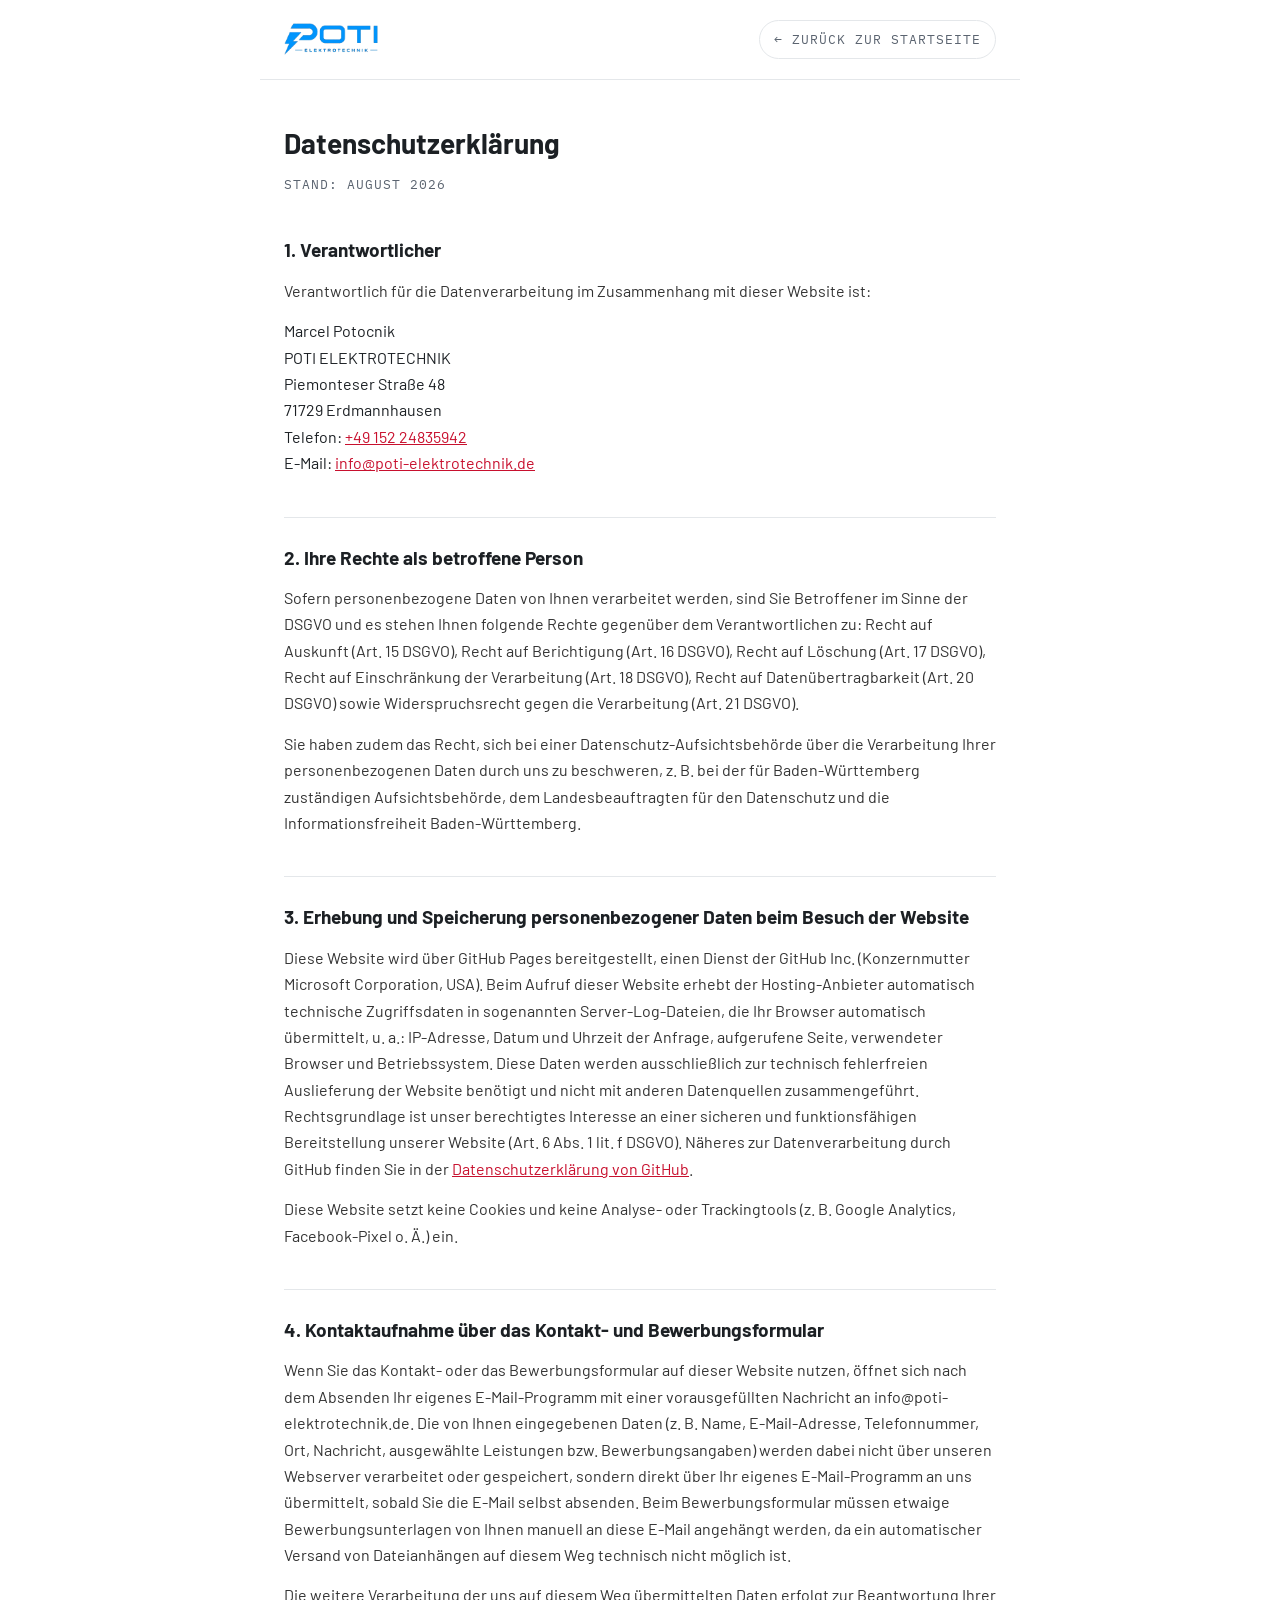
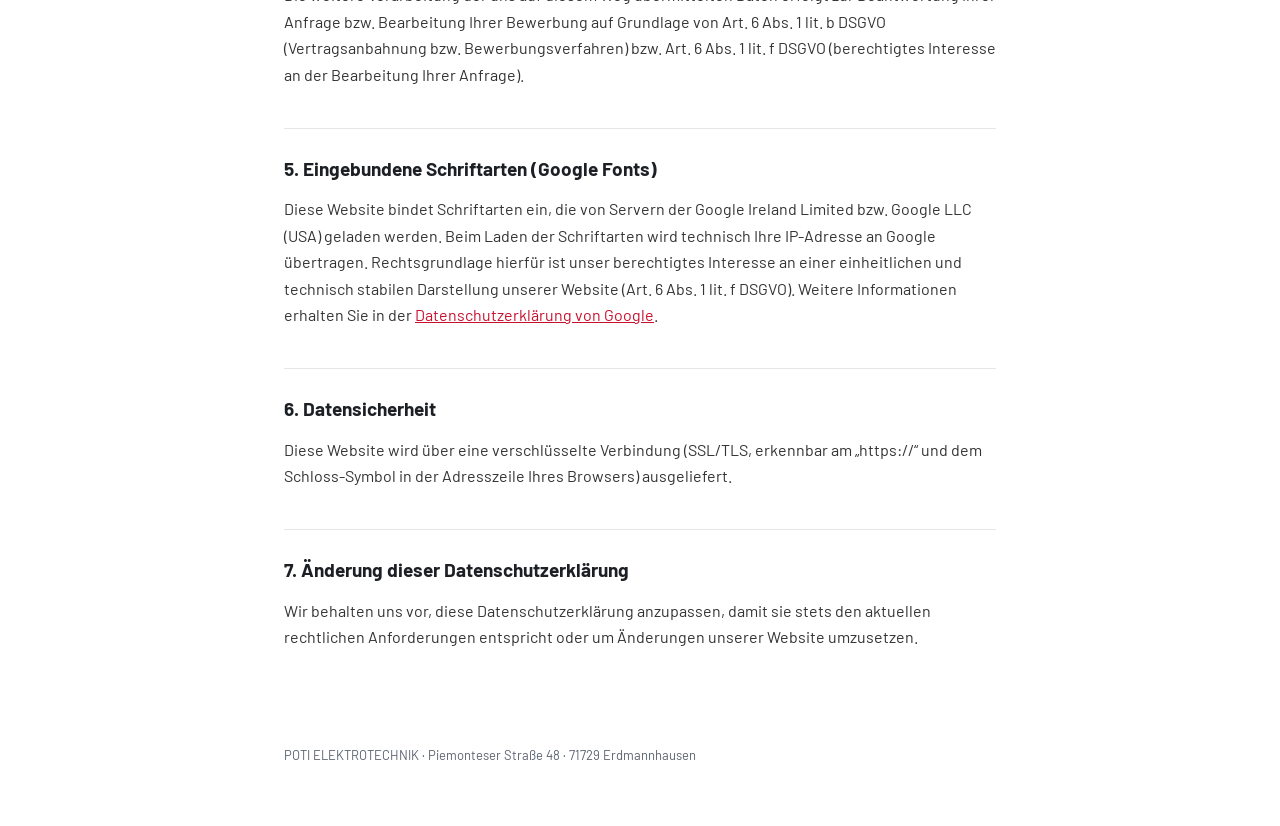
==== datenschutz.html @ 78d4b136 "Add files via upload" ====
<!doctype html>
<html lang="de">
<head>
<meta charset="UTF-8">
<meta name="viewport" content="width=device-width, initial-scale=1">
<title>Datenschutzerklärung – POTI ELEKTROTECHNIK</title>
<link rel="preconnect" href="https://fonts.googleapis.com">
<link rel="preconnect" href="https://fonts.gstatic.com" crossorigin>
<link href="https://fonts.googleapis.com/css2?family=Barlow:wght@400;500;600;700&family=IBM+Plex+Mono:wght@400;500&display=swap" rel="stylesheet">
<style>
  :root{
    --ink:#1c2024;
    --muted:#5b6470;
    --line:#e4e7ea;
    --bg:#ffffff;
    --accent:#c8102e;
  }
  *{box-sizing:border-box}
  body{
    margin:0;
    background:var(--bg);
    color:var(--ink);
    font-family:'Barlow',Arial,sans-serif;
    font-size:16px;
    line-height:1.65;
  }
  header{
    display:flex;
    align-items:center;
    justify-content:space-between;
    padding:20px 24px;
    border-bottom:1px solid var(--line);
    max-width:760px;
    margin:0 auto;
  }
  header img{height:32px}
  header a{
    font-family:'IBM Plex Mono',monospace;
    font-size:12.5px;
    letter-spacing:.08em;
    text-transform:uppercase;
    color:var(--muted);
    text-decoration:none;
    border:1px solid var(--line);
    padding:8px 14px;
    border-radius:999px;
  }
  header a:hover{border-color:var(--accent);color:var(--accent)}
  main{
    max-width:760px;
    margin:0 auto;
    padding:40px 24px 80px;
  }
  h1{
    font-size:28px;
    margin:0 0 8px;
  }
  .stand{
    font-family:'IBM Plex Mono',monospace;
    font-size:12.5px;
    letter-spacing:.08em;
    text-transform:uppercase;
    color:var(--muted);
    margin:0 0 36px;
  }
  h2{
    font-size:19px;
    margin:40px 0 12px;
    border-top:1px solid var(--line);
    padding-top:24px;
  }
  h2:first-of-type{border-top:none;padding-top:0}
  p{margin:0 0 14px;color:#333}
  a{color:var(--accent)}
  .todo{
    background:#fff4e5;
    border:1px solid #f2c98f;
    color:#7a4a00;
    padding:10px 14px;
    border-radius:8px;
    font-size:14.5px;
    display:inline-block;
    margin:0 0 14px;
  }
  address{font-style:normal}
  footer{
    max-width:760px;
    margin:0 auto;
    padding:0 24px 60px;
    color:var(--muted);
    font-size:13px;
  }
</style>
</head>
<body>

<header>
  <img src="logo-transparent.png" alt="POTI ELEKTROTECHNIK">
  <a href="index.html">← Zurück zur Startseite</a>
</header>

<main>
  <h1>Datenschutzerklärung</h1>
  <p class="stand">Stand: August 2026</p>

  <h2>1. Verantwortlicher</h2>
  <p>Verantwortlich für die Datenverarbeitung im Zusammenhang mit dieser Website ist:</p>
  <address>
    Marcel Potocnik<br>
    POTI ELEKTROTECHNIK<br>
    Piemonteser Straße 48<br>
    71729 Erdmannhausen<br>
    Telefon: <a href="tel:+4915224835942">+49 152 24835942</a><br>
    E-Mail: <a href="mailto:info@poti-elektrotechnik.de">info@poti-elektrotechnik.de</a>
  </address>

  <h2>2. Ihre Rechte als betroffene Person</h2>
  <p>Sofern personenbezogene Daten von Ihnen verarbeitet werden, sind Sie Betroffener im Sinne der DSGVO und es stehen Ihnen folgende Rechte gegenüber dem Verantwortlichen zu: Recht auf Auskunft (Art. 15 DSGVO), Recht auf Berichtigung (Art. 16 DSGVO), Recht auf Löschung (Art. 17 DSGVO), Recht auf Einschränkung der Verarbeitung (Art. 18 DSGVO), Recht auf Datenübertragbarkeit (Art. 20 DSGVO) sowie Widerspruchsrecht gegen die Verarbeitung (Art. 21 DSGVO).</p>
  <p>Sie haben zudem das Recht, sich bei einer Datenschutz-Aufsichtsbehörde über die Verarbeitung Ihrer personenbezogenen Daten durch uns zu beschweren, z. B. bei der für Baden-Württemberg zuständigen Aufsichtsbehörde, dem Landesbeauftragten für den Datenschutz und die Informationsfreiheit Baden-Württemberg.</p>

  <h2>3. Erhebung und Speicherung personenbezogener Daten beim Besuch der Website</h2>
  <p>Diese Website wird über GitHub Pages bereitgestellt, einen Dienst der GitHub Inc. (Konzernmutter Microsoft Corporation, USA). Beim Aufruf dieser Website erhebt der Hosting-Anbieter automatisch technische Zugriffsdaten in sogenannten Server-Log-Dateien, die Ihr Browser automatisch übermittelt, u. a.: IP-Adresse, Datum und Uhrzeit der Anfrage, aufgerufene Seite, verwendeter Browser und Betriebssystem. Diese Daten werden ausschließlich zur technisch fehlerfreien Auslieferung der Website benötigt und nicht mit anderen Datenquellen zusammengeführt. Rechtsgrundlage ist unser berechtigtes Interesse an einer sicheren und funktionsfähigen Bereitstellung unserer Website (Art. 6 Abs. 1 lit. f DSGVO). Näheres zur Datenverarbeitung durch GitHub finden Sie in der <a href="https://docs.github.com/site-policy/privacy-policies/github-privacy-statement" target="_blank" rel="noopener">Datenschutzerklärung von GitHub</a>.</p>
  <p>Diese Website setzt keine Cookies und keine Analyse- oder Trackingtools (z. B. Google Analytics, Facebook-Pixel o. Ä.) ein.</p>

  <h2>4. Kontaktaufnahme über das Kontakt- und Bewerbungsformular</h2>
  <p>Wenn Sie das Kontakt- oder das Bewerbungsformular auf dieser Website nutzen, öffnet sich nach dem Absenden Ihr eigenes E-Mail-Programm mit einer vorausgefüllten Nachricht an info@poti-elektrotechnik.de. Die von Ihnen eingegebenen Daten (z. B. Name, E-Mail-Adresse, Telefonnummer, Ort, Nachricht, ausgewählte Leistungen bzw. Bewerbungsangaben) werden dabei nicht über unseren Webserver verarbeitet oder gespeichert, sondern direkt über Ihr eigenes E-Mail-Programm an uns übermittelt, sobald Sie die E-Mail selbst absenden. Beim Bewerbungsformular müssen etwaige Bewerbungsunterlagen von Ihnen manuell an diese E-Mail angehängt werden, da ein automatischer Versand von Dateianhängen auf diesem Weg technisch nicht möglich ist.</p>
  <p>Die weitere Verarbeitung der uns auf diesem Weg übermittelten Daten erfolgt zur Beantwortung Ihrer Anfrage bzw. Bearbeitung Ihrer Bewerbung auf Grundlage von Art. 6 Abs. 1 lit. b DSGVO (Vertragsanbahnung bzw. Bewerbungsverfahren) bzw. Art. 6 Abs. 1 lit. f DSGVO (berechtigtes Interesse an der Bearbeitung Ihrer Anfrage).</p>

  <h2>5. Eingebundene Schriftarten (Google Fonts)</h2>
  <p>Diese Website bindet Schriftarten ein, die von Servern der Google Ireland Limited bzw. Google LLC (USA) geladen werden. Beim Laden der Schriftarten wird technisch Ihre IP-Adresse an Google übertragen. Rechtsgrundlage hierfür ist unser berechtigtes Interesse an einer einheitlichen und technisch stabilen Darstellung unserer Website (Art. 6 Abs. 1 lit. f DSGVO). Weitere Informationen erhalten Sie in der <a href="https://policies.google.com/privacy" target="_blank" rel="noopener">Datenschutzerklärung von Google</a>.</p>

  <h2>6. Datensicherheit</h2>
  <p>Diese Website wird über eine verschlüsselte Verbindung (SSL/TLS, erkennbar am „https://“ und dem Schloss-Symbol in der Adresszeile Ihres Browsers) ausgeliefert.</p>

  <h2>7. Änderung dieser Datenschutzerklärung</h2>
  <p>Wir behalten uns vor, diese Datenschutzerklärung anzupassen, damit sie stets den aktuellen rechtlichen Anforderungen entspricht oder um Änderungen unserer Website umzusetzen.</p>
</main>

<footer>
  POTI ELEKTROTECHNIK · Piemonteser Straße 48 · 71729 Erdmannhausen
</footer>

</body>
</html>
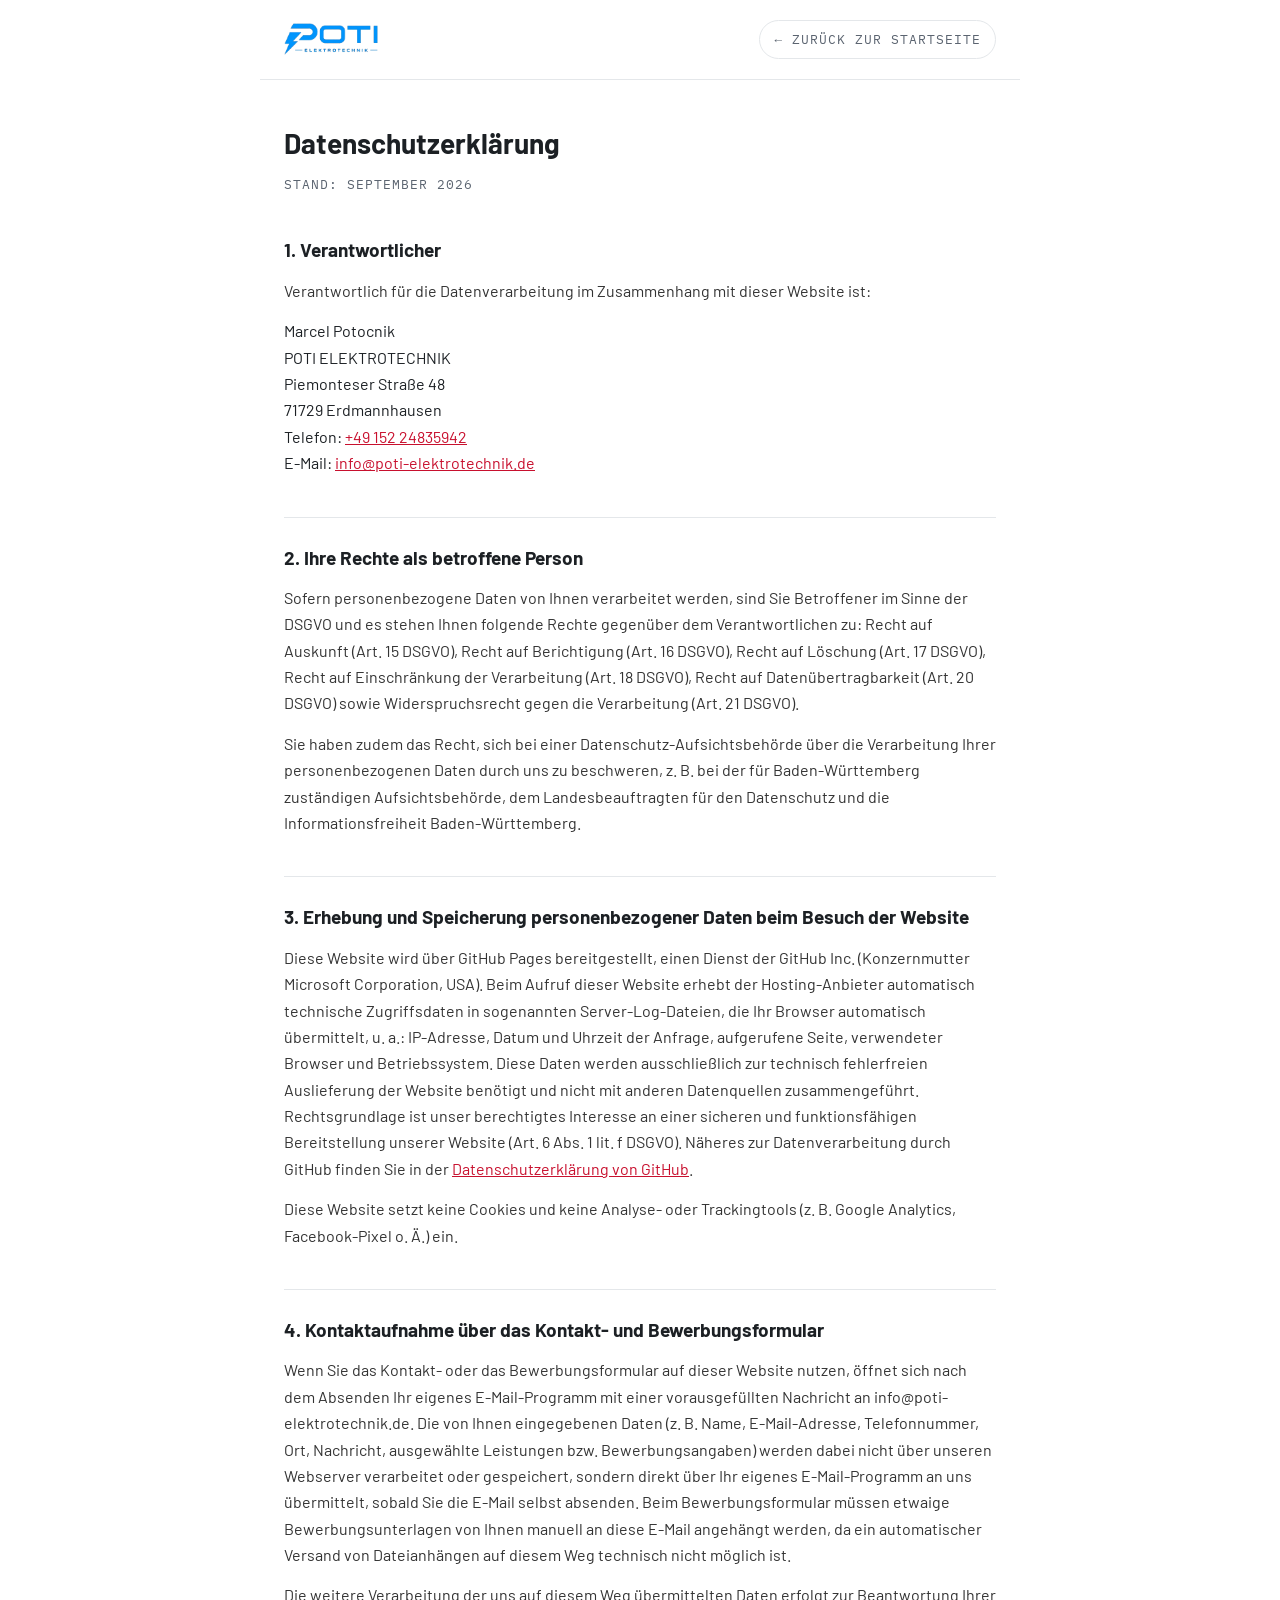
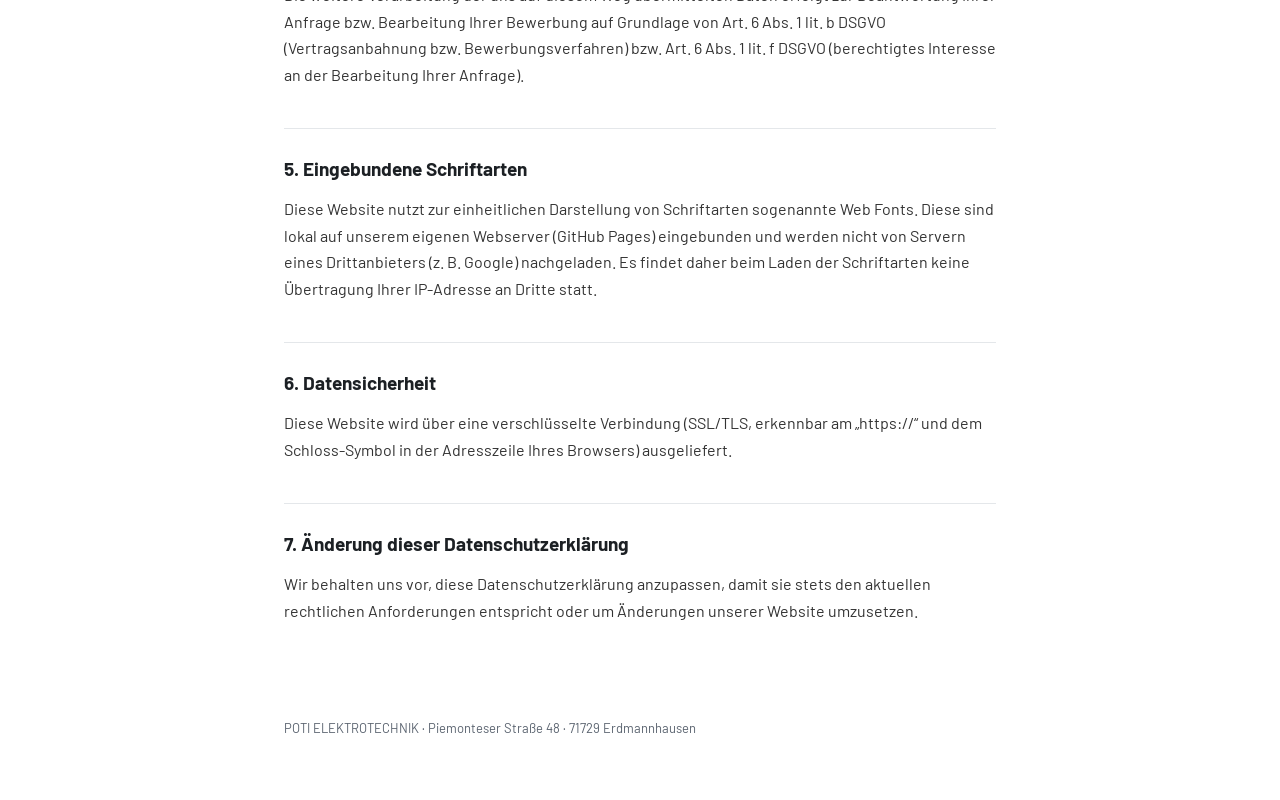
==== commit ec9397db: "Self-host Google Fonts to remove third-country data transfer Previously the site loaded Barlow, Barl" ====
--- a/datenschutz.html
+++ b/datenschutz.html
@@ -4,9 +4,7 @@
 <meta charset="UTF-8">
 <meta name="viewport" content="width=device-width, initial-scale=1">
 <title>Datenschutzerklärung – POTI ELEKTROTECHNIK</title>
-<link rel="preconnect" href="https://fonts.googleapis.com">
-<link rel="preconnect" href="https://fonts.gstatic.com" crossorigin>
-<link href="https://fonts.googleapis.com/css2?family=Barlow:wght@400;500;600;700&family=IBM+Plex+Mono:wght@400;500&display=swap" rel="stylesheet">
+<link href="fonts.css" rel="stylesheet">
 <style>
   :root{
     --ink:#1c2024;
@@ -101,7 +99,7 @@
 
 <main>
   <h1>Datenschutzerklärung</h1>
-  <p class="stand">Stand: August 2026</p>
+  <p class="stand">Stand: September 2026</p>
 
   <h2>1. Verantwortlicher</h2>
   <p>Verantwortlich für die Datenverarbeitung im Zusammenhang mit dieser Website ist:</p>
@@ -126,8 +124,8 @@
   <p>Wenn Sie das Kontakt- oder das Bewerbungsformular auf dieser Website nutzen, öffnet sich nach dem Absenden Ihr eigenes E-Mail-Programm mit einer vorausgefüllten Nachricht an info@poti-elektrotechnik.de. Die von Ihnen eingegebenen Daten (z. B. Name, E-Mail-Adresse, Telefonnummer, Ort, Nachricht, ausgewählte Leistungen bzw. Bewerbungsangaben) werden dabei nicht über unseren Webserver verarbeitet oder gespeichert, sondern direkt über Ihr eigenes E-Mail-Programm an uns übermittelt, sobald Sie die E-Mail selbst absenden. Beim Bewerbungsformular müssen etwaige Bewerbungsunterlagen von Ihnen manuell an diese E-Mail angehängt werden, da ein automatischer Versand von Dateianhängen auf diesem Weg technisch nicht möglich ist.</p>
   <p>Die weitere Verarbeitung der uns auf diesem Weg übermittelten Daten erfolgt zur Beantwortung Ihrer Anfrage bzw. Bearbeitung Ihrer Bewerbung auf Grundlage von Art. 6 Abs. 1 lit. b DSGVO (Vertragsanbahnung bzw. Bewerbungsverfahren) bzw. Art. 6 Abs. 1 lit. f DSGVO (berechtigtes Interesse an der Bearbeitung Ihrer Anfrage).</p>
 
-  <h2>5. Eingebundene Schriftarten (Google Fonts)</h2>
-  <p>Diese Website bindet Schriftarten ein, die von Servern der Google Ireland Limited bzw. Google LLC (USA) geladen werden. Beim Laden der Schriftarten wird technisch Ihre IP-Adresse an Google übertragen. Rechtsgrundlage hierfür ist unser berechtigtes Interesse an einer einheitlichen und technisch stabilen Darstellung unserer Website (Art. 6 Abs. 1 lit. f DSGVO). Weitere Informationen erhalten Sie in der <a href="https://policies.google.com/privacy" target="_blank" rel="noopener">Datenschutzerklärung von Google</a>.</p>
+  <h2>5. Eingebundene Schriftarten</h2>
+  <p>Diese Website nutzt zur einheitlichen Darstellung von Schriftarten sogenannte Web Fonts. Diese sind lokal auf unserem eigenen Webserver (GitHub Pages) eingebunden und werden nicht von Servern eines Drittanbieters (z. B. Google) nachgeladen. Es findet daher beim Laden der Schriftarten keine Übertragung Ihrer IP-Adresse an Dritte statt.</p>
 
   <h2>6. Datensicherheit</h2>
   <p>Diese Website wird über eine verschlüsselte Verbindung (SSL/TLS, erkennbar am „https://“ und dem Schloss-Symbol in der Adresszeile Ihres Browsers) ausgeliefert.</p>
--- a/fonts.css
+++ b/fonts.css
@@ -0,0 +1,278 @@
+@font-face {
+  font-family: 'Barlow';
+  font-style: normal;
+  font-weight: 400;
+  font-display: swap;
+  src: url('fonts/barlow-400-vietnamese.woff2') format('woff2');
+  unicode-range: U+0102-0103, U+0110-0111, U+0128-0129, U+0168-0169, U+01A0-01A1, U+01AF-01B0, U+0300-0301, U+0303-0304, U+0308-0309, U+0323, U+0329, U+1EA0-1EF9, U+20AB;
+}
+
+@font-face {
+  font-family: 'Barlow';
+  font-style: normal;
+  font-weight: 400;
+  font-display: swap;
+  src: url('fonts/barlow-400-latin-ext.woff2') format('woff2');
+  unicode-range: U+0100-02BA, U+02BD-02C5, U+02C7-02CC, U+02CE-02D7, U+02DD-02FF, U+0304, U+0308, U+0329, U+1D00-1DBF, U+1E00-1E9F, U+1EF2-1EFF, U+2020, U+20A0-20AB, U+20AD-20C0, U+2113, U+2C60-2C7F, U+A720-A7FF;
+}
+
+@font-face {
+  font-family: 'Barlow';
+  font-style: normal;
+  font-weight: 400;
+  font-display: swap;
+  src: url('fonts/barlow-400-latin.woff2') format('woff2');
+  unicode-range: U+0000-00FF, U+0131, U+0152-0153, U+02BB-02BC, U+02C6, U+02DA, U+02DC, U+0304, U+0308, U+0329, U+2000-206F, U+20AC, U+2122, U+2191, U+2193, U+2212, U+2215, U+FEFF, U+FFFD;
+}
+
+@font-face {
+  font-family: 'Barlow';
+  font-style: normal;
+  font-weight: 500;
+  font-display: swap;
+  src: url('fonts/barlow-500-vietnamese.woff2') format('woff2');
+  unicode-range: U+0102-0103, U+0110-0111, U+0128-0129, U+0168-0169, U+01A0-01A1, U+01AF-01B0, U+0300-0301, U+0303-0304, U+0308-0309, U+0323, U+0329, U+1EA0-1EF9, U+20AB;
+}
+
+@font-face {
+  font-family: 'Barlow';
+  font-style: normal;
+  font-weight: 500;
+  font-display: swap;
+  src: url('fonts/barlow-500-latin-ext.woff2') format('woff2');
+  unicode-range: U+0100-02BA, U+02BD-02C5, U+02C7-02CC, U+02CE-02D7, U+02DD-02FF, U+0304, U+0308, U+0329, U+1D00-1DBF, U+1E00-1E9F, U+1EF2-1EFF, U+2020, U+20A0-20AB, U+20AD-20C0, U+2113, U+2C60-2C7F, U+A720-A7FF;
+}
+
+@font-face {
+  font-family: 'Barlow';
+  font-style: normal;
+  font-weight: 500;
+  font-display: swap;
+  src: url('fonts/barlow-500-latin.woff2') format('woff2');
+  unicode-range: U+0000-00FF, U+0131, U+0152-0153, U+02BB-02BC, U+02C6, U+02DA, U+02DC, U+0304, U+0308, U+0329, U+2000-206F, U+20AC, U+2122, U+2191, U+2193, U+2212, U+2215, U+FEFF, U+FFFD;
+}
+
+@font-face {
+  font-family: 'Barlow';
+  font-style: normal;
+  font-weight: 600;
+  font-display: swap;
+  src: url('fonts/barlow-600-vietnamese.woff2') format('woff2');
+  unicode-range: U+0102-0103, U+0110-0111, U+0128-0129, U+0168-0169, U+01A0-01A1, U+01AF-01B0, U+0300-0301, U+0303-0304, U+0308-0309, U+0323, U+0329, U+1EA0-1EF9, U+20AB;
+}
+
+@font-face {
+  font-family: 'Barlow';
+  font-style: normal;
+  font-weight: 600;
+  font-display: swap;
+  src: url('fonts/barlow-600-latin-ext.woff2') format('woff2');
+  unicode-range: U+0100-02BA, U+02BD-02C5, U+02C7-02CC, U+02CE-02D7, U+02DD-02FF, U+0304, U+0308, U+0329, U+1D00-1DBF, U+1E00-1E9F, U+1EF2-1EFF, U+2020, U+20A0-20AB, U+20AD-20C0, U+2113, U+2C60-2C7F, U+A720-A7FF;
+}
+
+@font-face {
+  font-family: 'Barlow';
+  font-style: normal;
+  font-weight: 600;
+  font-display: swap;
+  src: url('fonts/barlow-600-latin.woff2') format('woff2');
+  unicode-range: U+0000-00FF, U+0131, U+0152-0153, U+02BB-02BC, U+02C6, U+02DA, U+02DC, U+0304, U+0308, U+0329, U+2000-206F, U+20AC, U+2122, U+2191, U+2193, U+2212, U+2215, U+FEFF, U+FFFD;
+}
+
+@font-face {
+  font-family: 'Barlow';
+  font-style: normal;
+  font-weight: 700;
+  font-display: swap;
+  src: url('fonts/barlow-700-vietnamese.woff2') format('woff2');
+  unicode-range: U+0102-0103, U+0110-0111, U+0128-0129, U+0168-0169, U+01A0-01A1, U+01AF-01B0, U+0300-0301, U+0303-0304, U+0308-0309, U+0323, U+0329, U+1EA0-1EF9, U+20AB;
+}
+
+@font-face {
+  font-family: 'Barlow';
+  font-style: normal;
+  font-weight: 700;
+  font-display: swap;
+  src: url('fonts/barlow-700-latin-ext.woff2') format('woff2');
+  unicode-range: U+0100-02BA, U+02BD-02C5, U+02C7-02CC, U+02CE-02D7, U+02DD-02FF, U+0304, U+0308, U+0329, U+1D00-1DBF, U+1E00-1E9F, U+1EF2-1EFF, U+2020, U+20A0-20AB, U+20AD-20C0, U+2113, U+2C60-2C7F, U+A720-A7FF;
+}
+
+@font-face {
+  font-family: 'Barlow';
+  font-style: normal;
+  font-weight: 700;
+  font-display: swap;
+  src: url('fonts/barlow-700-latin.woff2') format('woff2');
+  unicode-range: U+0000-00FF, U+0131, U+0152-0153, U+02BB-02BC, U+02C6, U+02DA, U+02DC, U+0304, U+0308, U+0329, U+2000-206F, U+20AC, U+2122, U+2191, U+2193, U+2212, U+2215, U+FEFF, U+FFFD;
+}
+
+@font-face {
+  font-family: 'Barlow Condensed';
+  font-style: normal;
+  font-weight: 500;
+  font-display: swap;
+  src: url('fonts/barlow-condensed-500-vietnamese.woff2') format('woff2');
+  unicode-range: U+0102-0103, U+0110-0111, U+0128-0129, U+0168-0169, U+01A0-01A1, U+01AF-01B0, U+0300-0301, U+0303-0304, U+0308-0309, U+0323, U+0329, U+1EA0-1EF9, U+20AB;
+}
+
+@font-face {
+  font-family: 'Barlow Condensed';
+  font-style: normal;
+  font-weight: 500;
+  font-display: swap;
+  src: url('fonts/barlow-condensed-500-latin-ext.woff2') format('woff2');
+  unicode-range: U+0100-02BA, U+02BD-02C5, U+02C7-02CC, U+02CE-02D7, U+02DD-02FF, U+0304, U+0308, U+0329, U+1D00-1DBF, U+1E00-1E9F, U+1EF2-1EFF, U+2020, U+20A0-20AB, U+20AD-20C0, U+2113, U+2C60-2C7F, U+A720-A7FF;
+}
+
+@font-face {
+  font-family: 'Barlow Condensed';
+  font-style: normal;
+  font-weight: 500;
+  font-display: swap;
+  src: url('fonts/barlow-condensed-500-latin.woff2') format('woff2');
+  unicode-range: U+0000-00FF, U+0131, U+0152-0153, U+02BB-02BC, U+02C6, U+02DA, U+02DC, U+0304, U+0308, U+0329, U+2000-206F, U+20AC, U+2122, U+2191, U+2193, U+2212, U+2215, U+FEFF, U+FFFD;
+}
+
+@font-face {
+  font-family: 'Barlow Condensed';
+  font-style: normal;
+  font-weight: 600;
+  font-display: swap;
+  src: url('fonts/barlow-condensed-600-vietnamese.woff2') format('woff2');
+  unicode-range: U+0102-0103, U+0110-0111, U+0128-0129, U+0168-0169, U+01A0-01A1, U+01AF-01B0, U+0300-0301, U+0303-0304, U+0308-0309, U+0323, U+0329, U+1EA0-1EF9, U+20AB;
+}
+
+@font-face {
+  font-family: 'Barlow Condensed';
+  font-style: normal;
+  font-weight: 600;
+  font-display: swap;
+  src: url('fonts/barlow-condensed-600-latin-ext.woff2') format('woff2');
+  unicode-range: U+0100-02BA, U+02BD-02C5, U+02C7-02CC, U+02CE-02D7, U+02DD-02FF, U+0304, U+0308, U+0329, U+1D00-1DBF, U+1E00-1E9F, U+1EF2-1EFF, U+2020, U+20A0-20AB, U+20AD-20C0, U+2113, U+2C60-2C7F, U+A720-A7FF;
+}
+
+@font-face {
+  font-family: 'Barlow Condensed';
+  font-style: normal;
+  font-weight: 600;
+  font-display: swap;
+  src: url('fonts/barlow-condensed-600-latin.woff2') format('woff2');
+  unicode-range: U+0000-00FF, U+0131, U+0152-0153, U+02BB-02BC, U+02C6, U+02DA, U+02DC, U+0304, U+0308, U+0329, U+2000-206F, U+20AC, U+2122, U+2191, U+2193, U+2212, U+2215, U+FEFF, U+FFFD;
+}
+
+@font-face {
+  font-family: 'Barlow Condensed';
+  font-style: normal;
+  font-weight: 700;
+  font-display: swap;
+  src: url('fonts/barlow-condensed-700-vietnamese.woff2') format('woff2');
+  unicode-range: U+0102-0103, U+0110-0111, U+0128-0129, U+0168-0169, U+01A0-01A1, U+01AF-01B0, U+0300-0301, U+0303-0304, U+0308-0309, U+0323, U+0329, U+1EA0-1EF9, U+20AB;
+}
+
+@font-face {
+  font-family: 'Barlow Condensed';
+  font-style: normal;
+  font-weight: 700;
+  font-display: swap;
+  src: url('fonts/barlow-condensed-700-latin-ext.woff2') format('woff2');
+  unicode-range: U+0100-02BA, U+02BD-02C5, U+02C7-02CC, U+02CE-02D7, U+02DD-02FF, U+0304, U+0308, U+0329, U+1D00-1DBF, U+1E00-1E9F, U+1EF2-1EFF, U+2020, U+20A0-20AB, U+20AD-20C0, U+2113, U+2C60-2C7F, U+A720-A7FF;
+}
+
+@font-face {
+  font-family: 'Barlow Condensed';
+  font-style: normal;
+  font-weight: 700;
+  font-display: swap;
+  src: url('fonts/barlow-condensed-700-latin.woff2') format('woff2');
+  unicode-range: U+0000-00FF, U+0131, U+0152-0153, U+02BB-02BC, U+02C6, U+02DA, U+02DC, U+0304, U+0308, U+0329, U+2000-206F, U+20AC, U+2122, U+2191, U+2193, U+2212, U+2215, U+FEFF, U+FFFD;
+}
+
+@font-face {
+  font-family: 'IBM Plex Mono';
+  font-style: normal;
+  font-weight: 400;
+  font-display: swap;
+  src: url('fonts/ibm-plex-mono-400-cyrillic-ext.woff2') format('woff2');
+  unicode-range: U+0460-052F, U+1C80-1C8A, U+20B4, U+2DE0-2DFF, U+A640-A69F, U+FE2E-FE2F;
+}
+
+@font-face {
+  font-family: 'IBM Plex Mono';
+  font-style: normal;
+  font-weight: 400;
+  font-display: swap;
+  src: url('fonts/ibm-plex-mono-400-cyrillic.woff2') format('woff2');
+  unicode-range: U+0301, U+0400-045F, U+0490-0491, U+04B0-04B1, U+2116;
+}
+
+@font-face {
+  font-family: 'IBM Plex Mono';
+  font-style: normal;
+  font-weight: 400;
+  font-display: swap;
+  src: url('fonts/ibm-plex-mono-400-vietnamese.woff2') format('woff2');
+  unicode-range: U+0102-0103, U+0110-0111, U+0128-0129, U+0168-0169, U+01A0-01A1, U+01AF-01B0, U+0300-0301, U+0303-0304, U+0308-0309, U+0323, U+0329, U+1EA0-1EF9, U+20AB;
+}
+
+@font-face {
+  font-family: 'IBM Plex Mono';
+  font-style: normal;
+  font-weight: 400;
+  font-display: swap;
+  src: url('fonts/ibm-plex-mono-400-latin-ext.woff2') format('woff2');
+  unicode-range: U+0100-02BA, U+02BD-02C5, U+02C7-02CC, U+02CE-02D7, U+02DD-02FF, U+0304, U+0308, U+0329, U+1D00-1DBF, U+1E00-1E9F, U+1EF2-1EFF, U+2020, U+20A0-20AB, U+20AD-20C0, U+2113, U+2C60-2C7F, U+A720-A7FF;
+}
+
+@font-face {
+  font-family: 'IBM Plex Mono';
+  font-style: normal;
+  font-weight: 400;
+  font-display: swap;
+  src: url('fonts/ibm-plex-mono-400-latin.woff2') format('woff2');
+  unicode-range: U+0000-00FF, U+0131, U+0152-0153, U+02BB-02BC, U+02C6, U+02DA, U+02DC, U+0304, U+0308, U+0329, U+2000-206F, U+20AC, U+2122, U+2191, U+2193, U+2212, U+2215, U+FEFF, U+FFFD;
+}
+
+@font-face {
+  font-family: 'IBM Plex Mono';
+  font-style: normal;
+  font-weight: 500;
+  font-display: swap;
+  src: url('fonts/ibm-plex-mono-500-cyrillic-ext.woff2') format('woff2');
+  unicode-range: U+0460-052F, U+1C80-1C8A, U+20B4, U+2DE0-2DFF, U+A640-A69F, U+FE2E-FE2F;
+}
+
+@font-face {
+  font-family: 'IBM Plex Mono';
+  font-style: normal;
+  font-weight: 500;
+  font-display: swap;
+  src: url('fonts/ibm-plex-mono-500-cyrillic.woff2') format('woff2');
+  unicode-range: U+0301, U+0400-045F, U+0490-0491, U+04B0-04B1, U+2116;
+}
+
+@font-face {
+  font-family: 'IBM Plex Mono';
+  font-style: normal;
+  font-weight: 500;
+  font-display: swap;
+  src: url('fonts/ibm-plex-mono-500-vietnamese.woff2') format('woff2');
+  unicode-range: U+0102-0103, U+0110-0111, U+0128-0129, U+0168-0169, U+01A0-01A1, U+01AF-01B0, U+0300-0301, U+0303-0304, U+0308-0309, U+0323, U+0329, U+1EA0-1EF9, U+20AB;
+}
+
+@font-face {
+  font-family: 'IBM Plex Mono';
+  font-style: normal;
+  font-weight: 500;
+  font-display: swap;
+  src: url('fonts/ibm-plex-mono-500-latin-ext.woff2') format('woff2');
+  unicode-range: U+0100-02BA, U+02BD-02C5, U+02C7-02CC, U+02CE-02D7, U+02DD-02FF, U+0304, U+0308, U+0329, U+1D00-1DBF, U+1E00-1E9F, U+1EF2-1EFF, U+2020, U+20A0-20AB, U+20AD-20C0, U+2113, U+2C60-2C7F, U+A720-A7FF;
+}
+
+@font-face {
+  font-family: 'IBM Plex Mono';
+  font-style: normal;
+  font-weight: 500;
+  font-display: swap;
+  src: url('fonts/ibm-plex-mono-500-latin.woff2') format('woff2');
+  unicode-range: U+0000-00FF, U+0131, U+0152-0153, U+02BB-02BC, U+02C6, U+02DA, U+02DC, U+0304, U+0308, U+0329, U+2000-206F, U+20AC, U+2122, U+2191, U+2193, U+2212, U+2215, U+FEFF, U+FFFD;
+}
